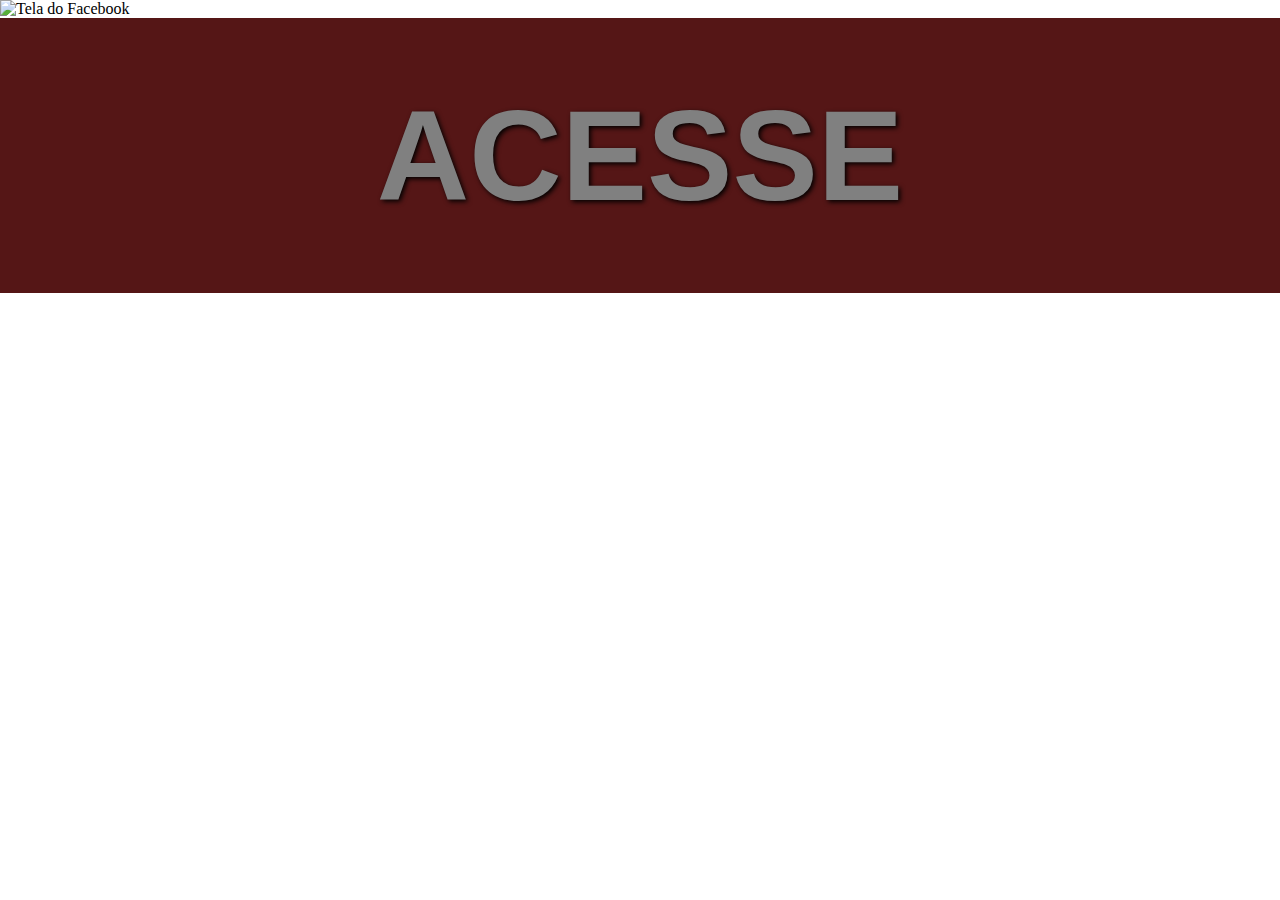
==== telas/tela-facebook.html @ 32218920 "Organizei arquivos" ====
<!DOCTYPE html>
<html lang="pt-br">
<head>
    <meta charset="UTF-8">
    <meta http-equiv="X-UA-Compatible" content="IE=edge">
    <meta name="viewport" content="width=device-width, initial-scale=1.0">
    <style>
        * {
            margin: 0px;
            padding: 0px;
        }

        ::-webkit-scrollbar {
            display: none;
        }

        a {
            display: block;
            width: auto;
            text-align: center;
            font-family: Arial, Helvetica, sans-serif;
            font-weight: bolder;
            font-size: 10vw;
            color: hsl(0, 0%, 50%);
            background-color: hsl(0, 59%, 21%);
            padding: 5vw;
            text-shadow: 2px 2px 5px black;
            text-decoration: none;
        }

        a:hover {
            color: hsl(0, 0%, 100%);
            background-color: hsl(0, 59%, 41%);

        }


    </style>
    <title>Facebook</title>
</head>
<body>
    <img src="imagens/tela-facebook.jpg" alt="Tela do Facebook" style="width: 100%; height: 100%;">
        <a href="https://www.facebook.com/" target="_blank">
            ACESSE
        </a>
    </div>
</body>
</html>
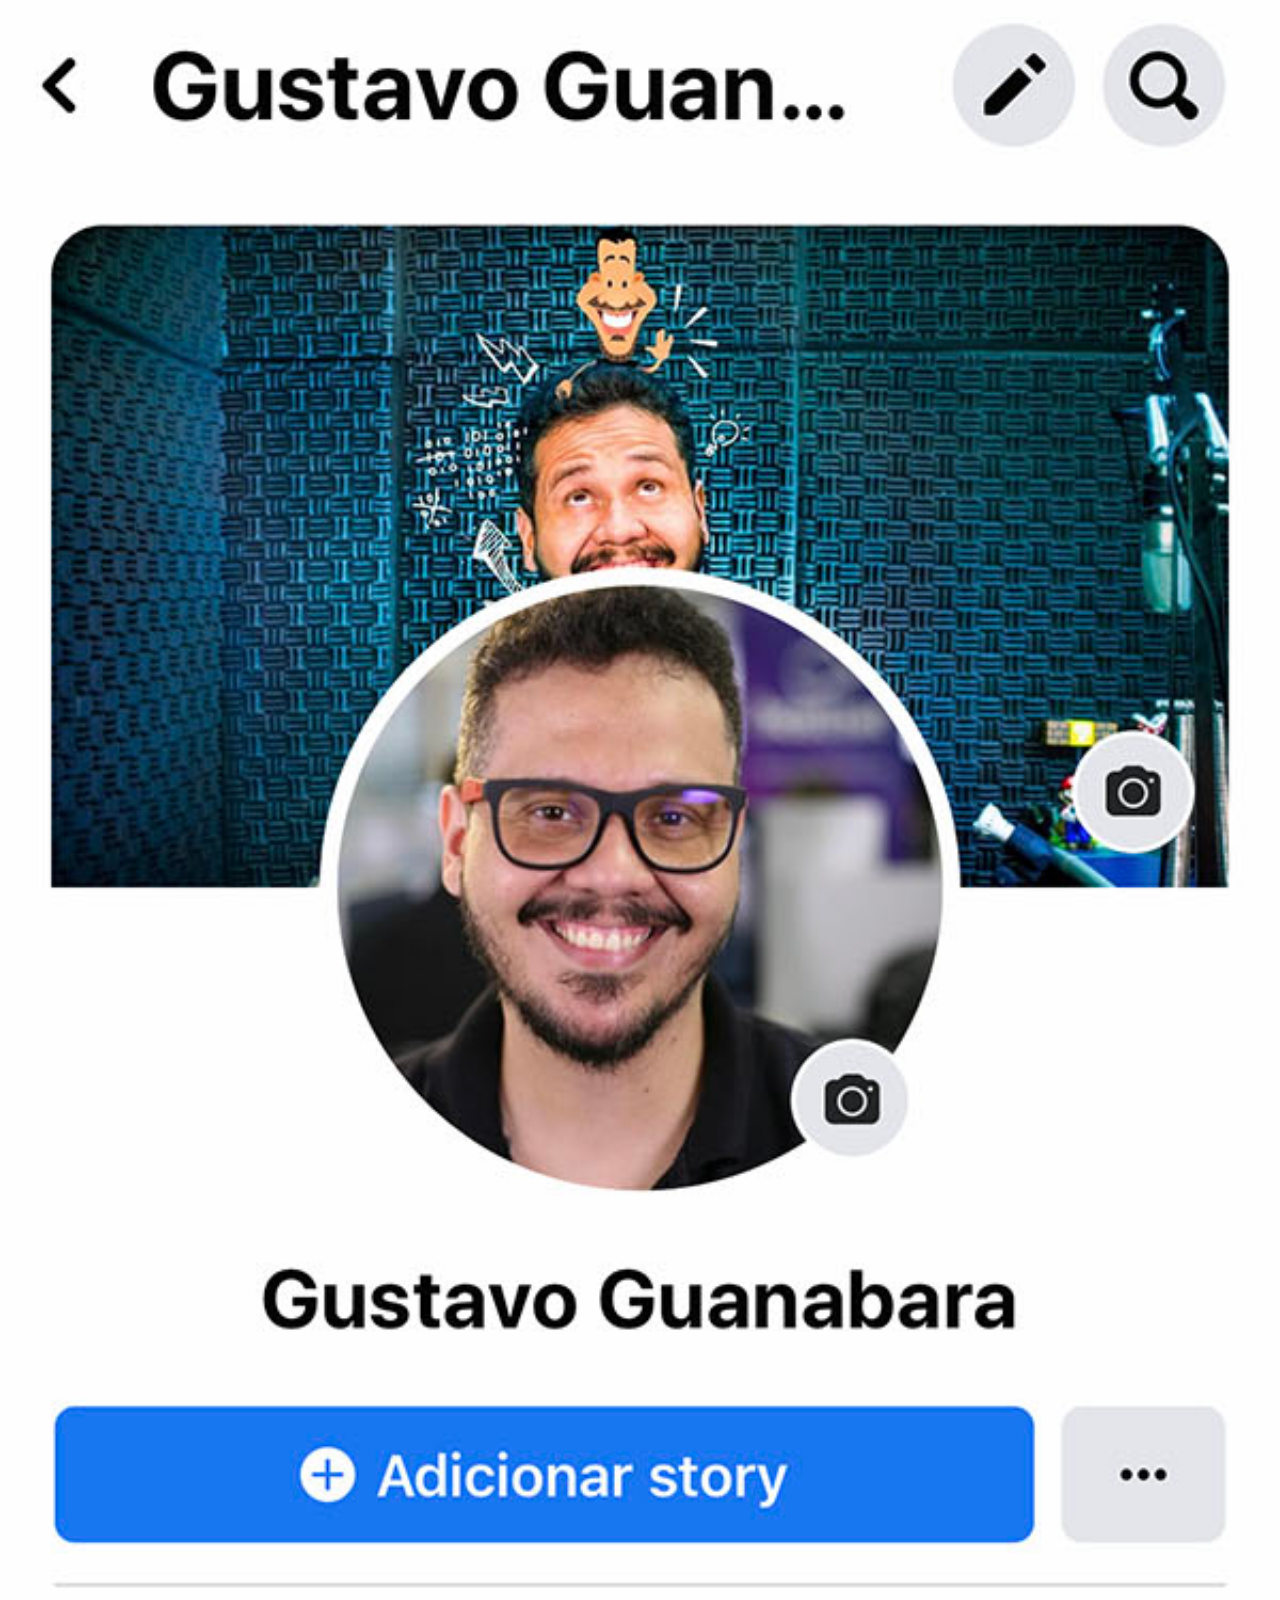
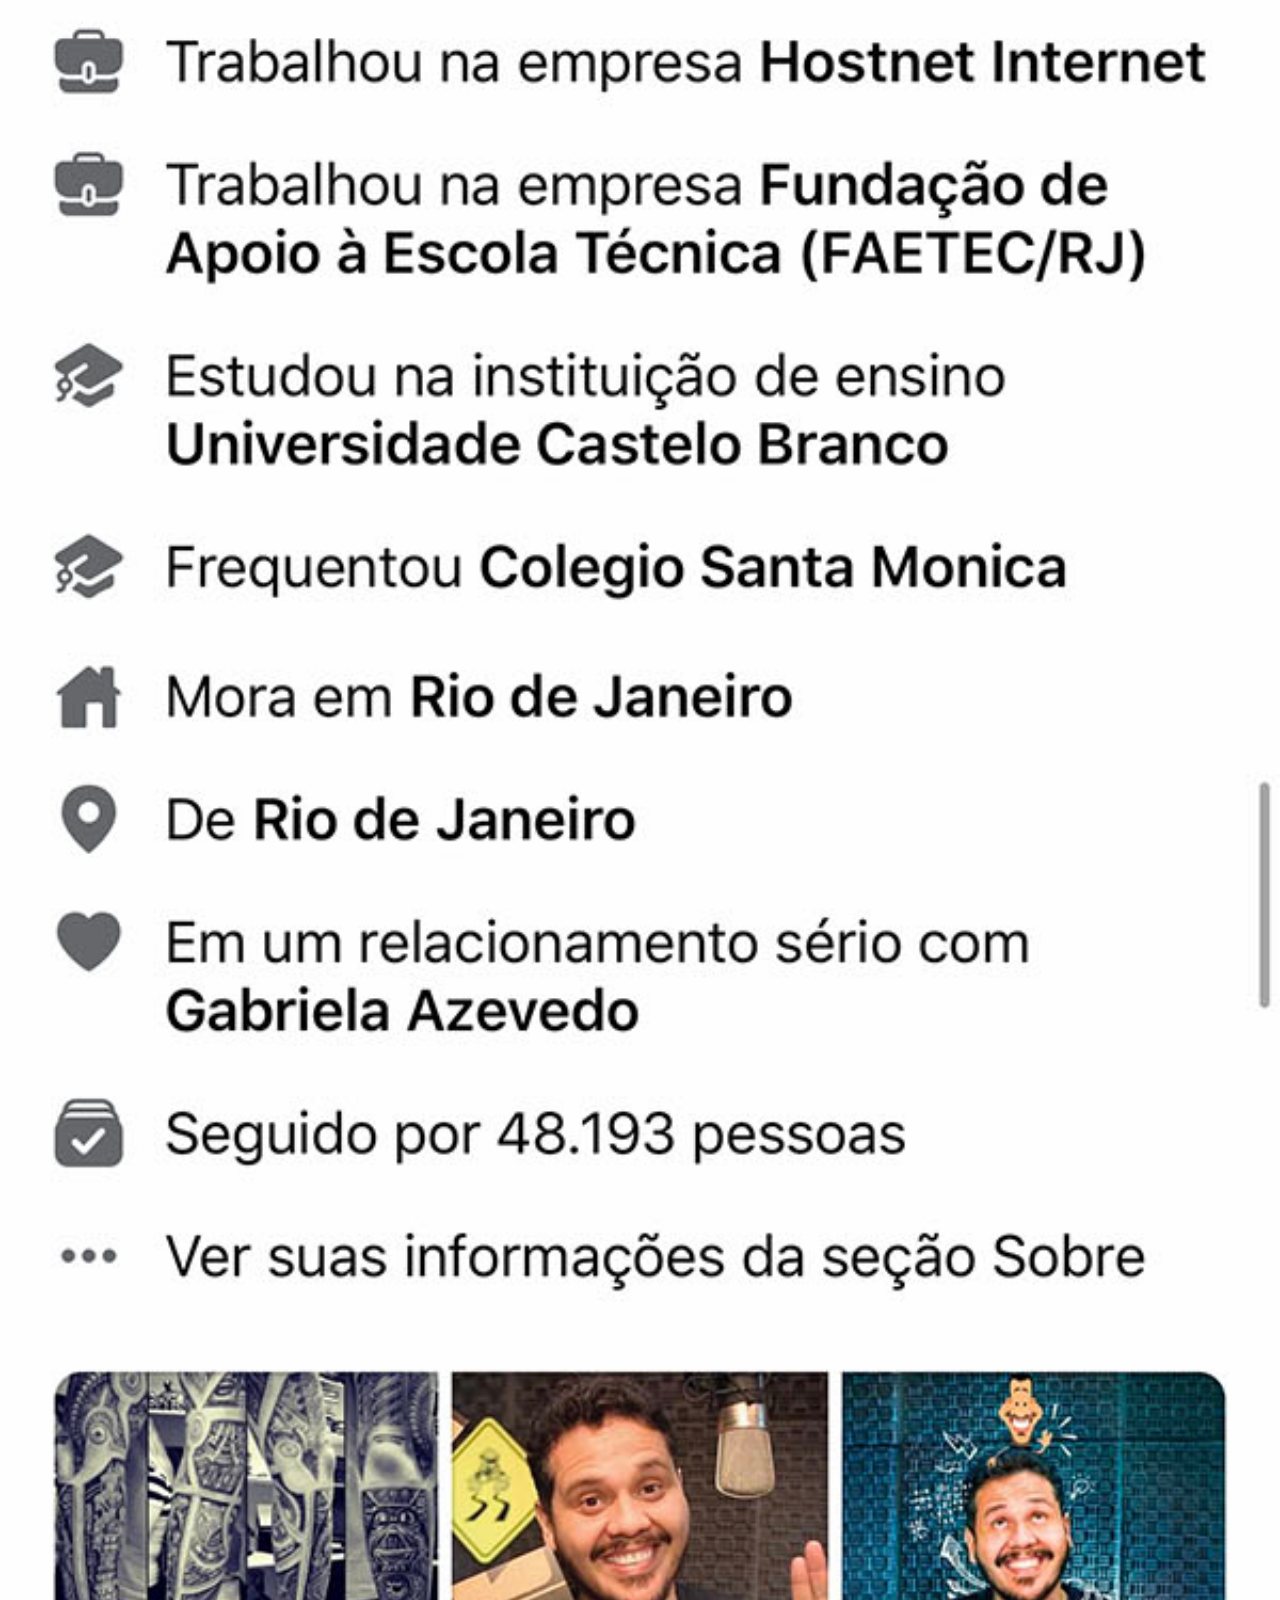
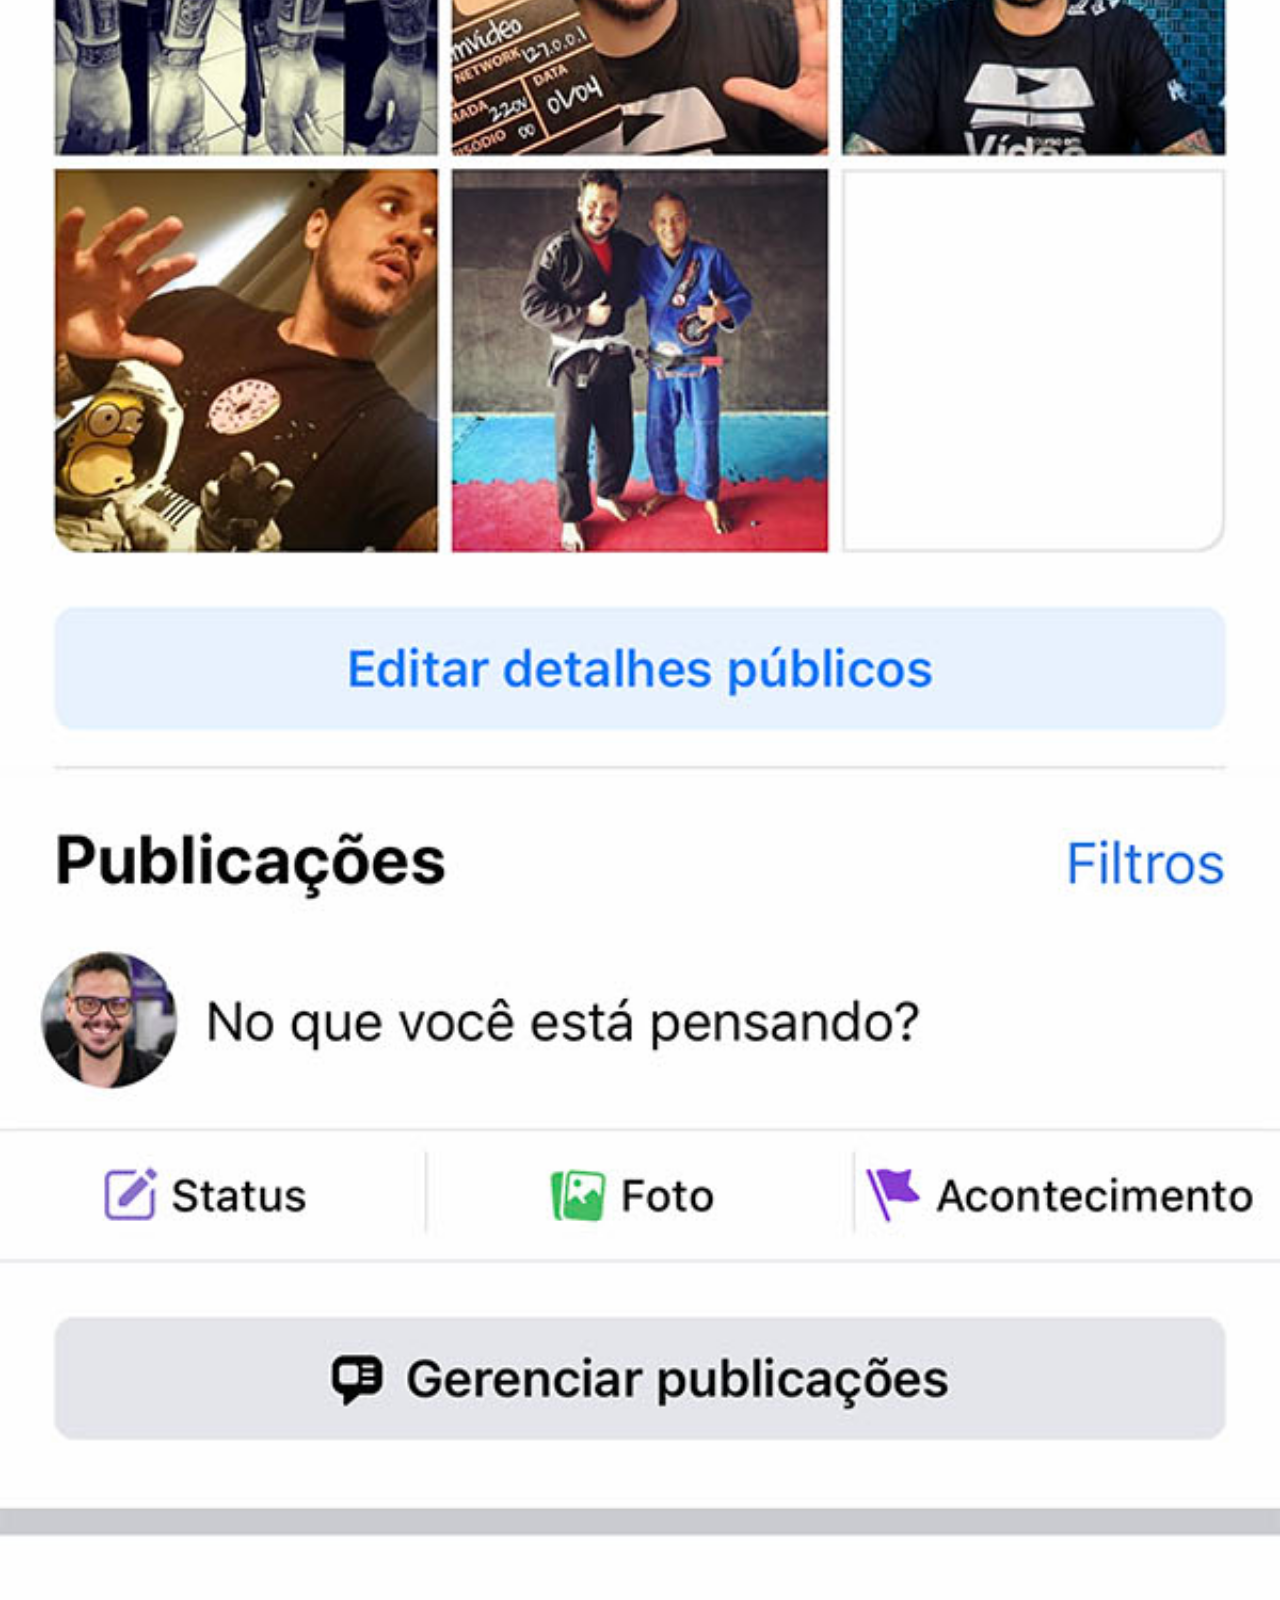
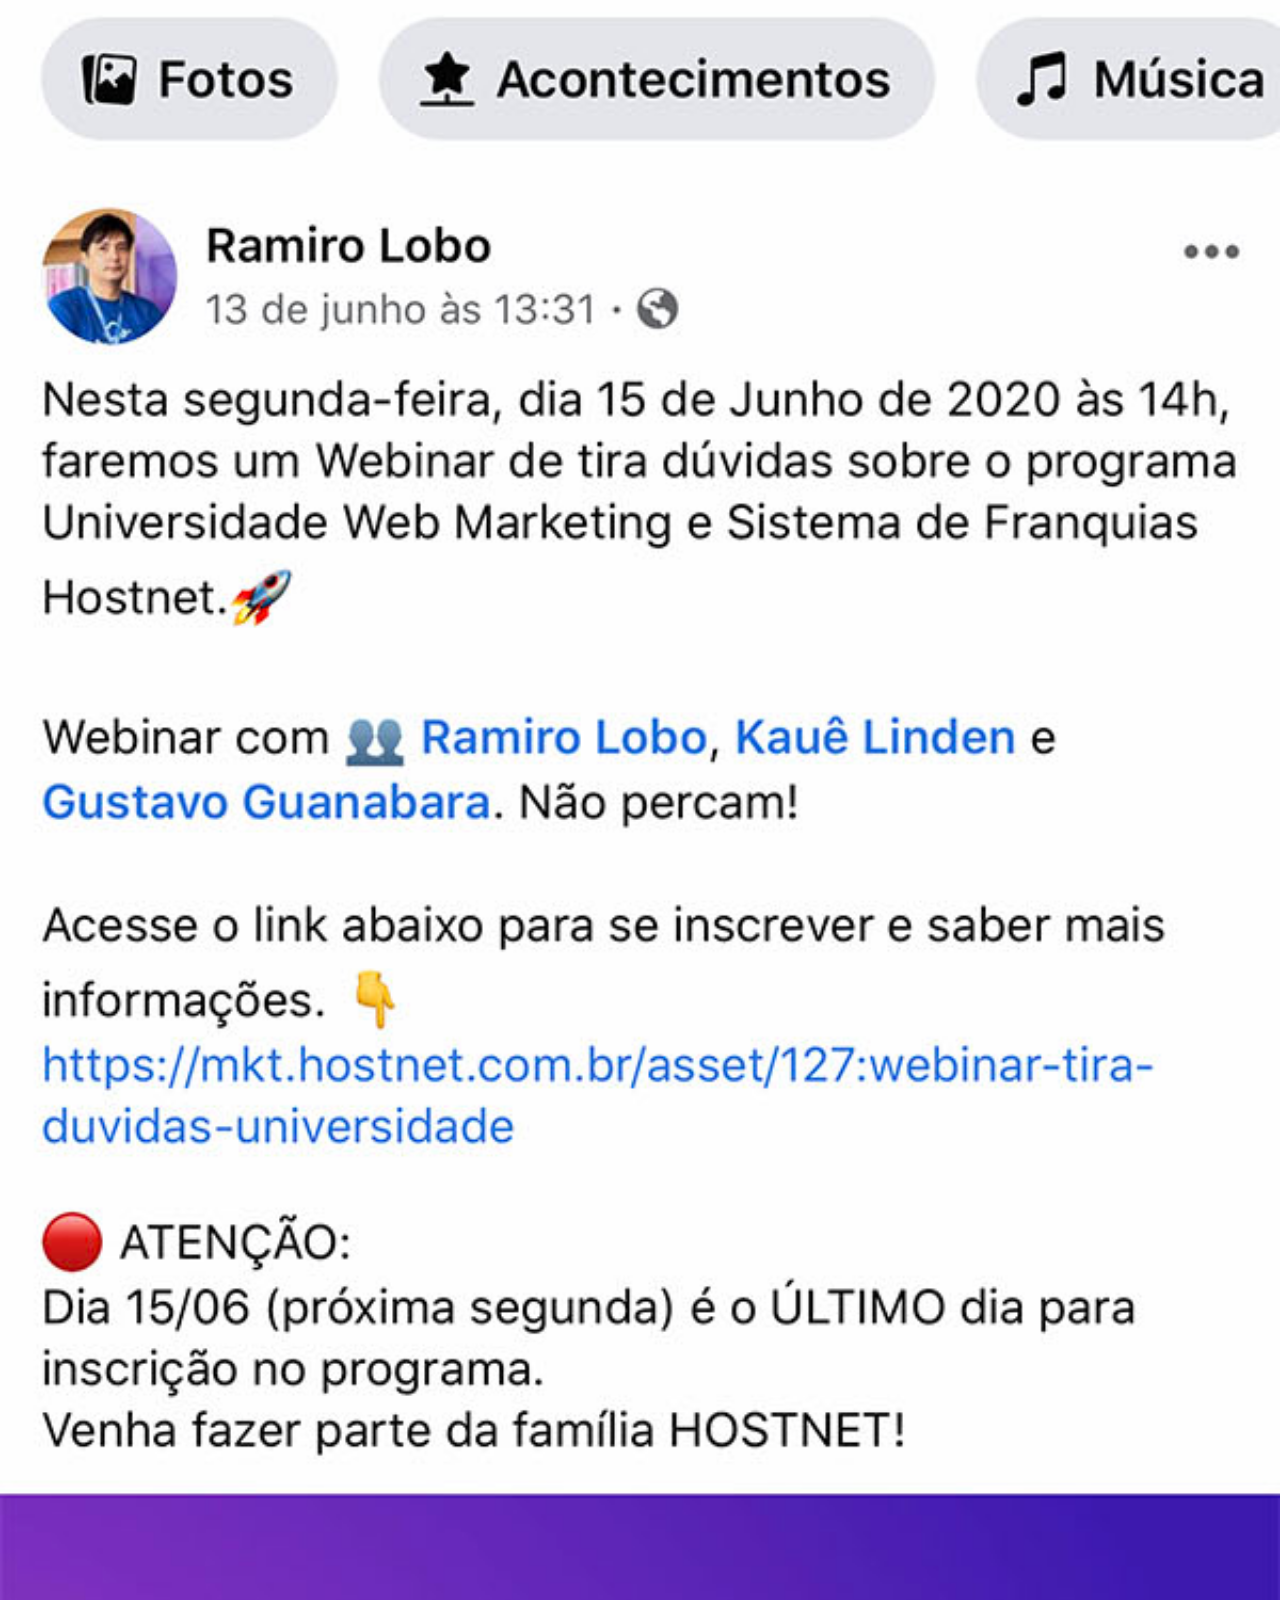
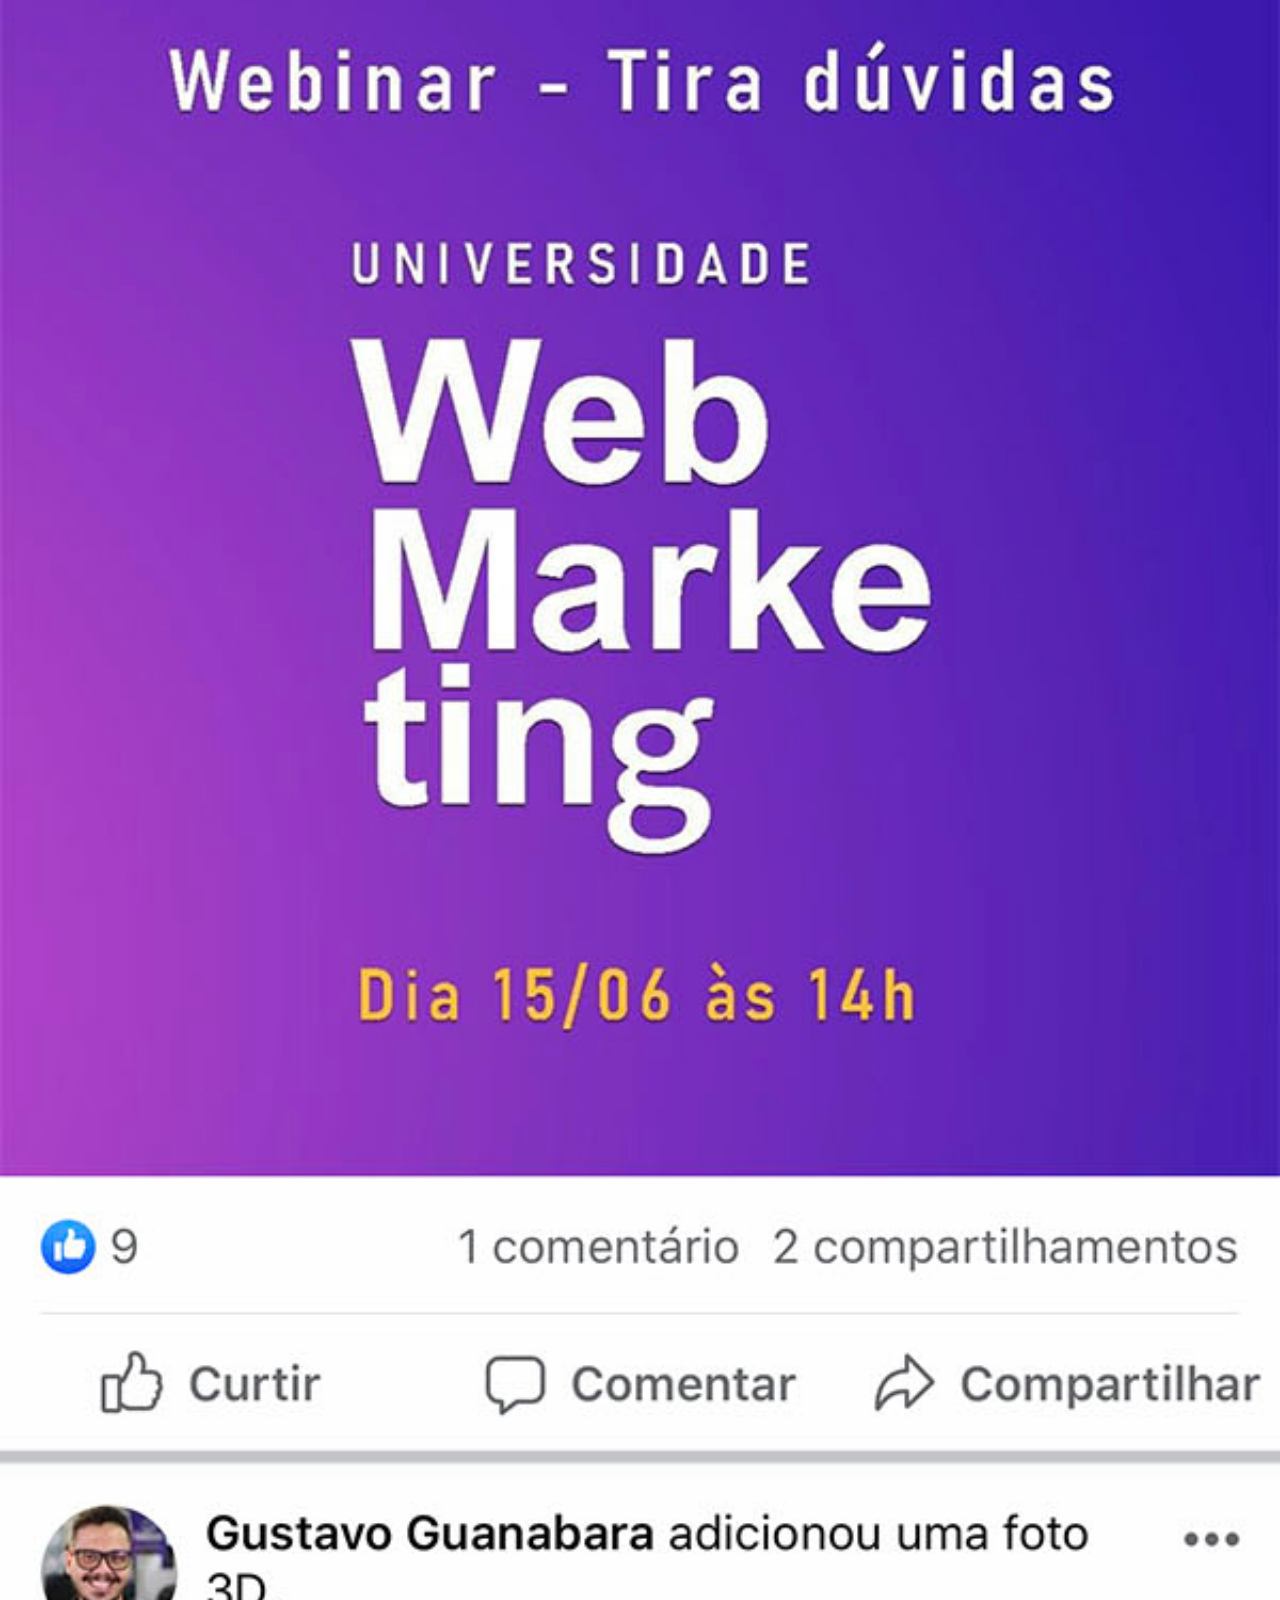
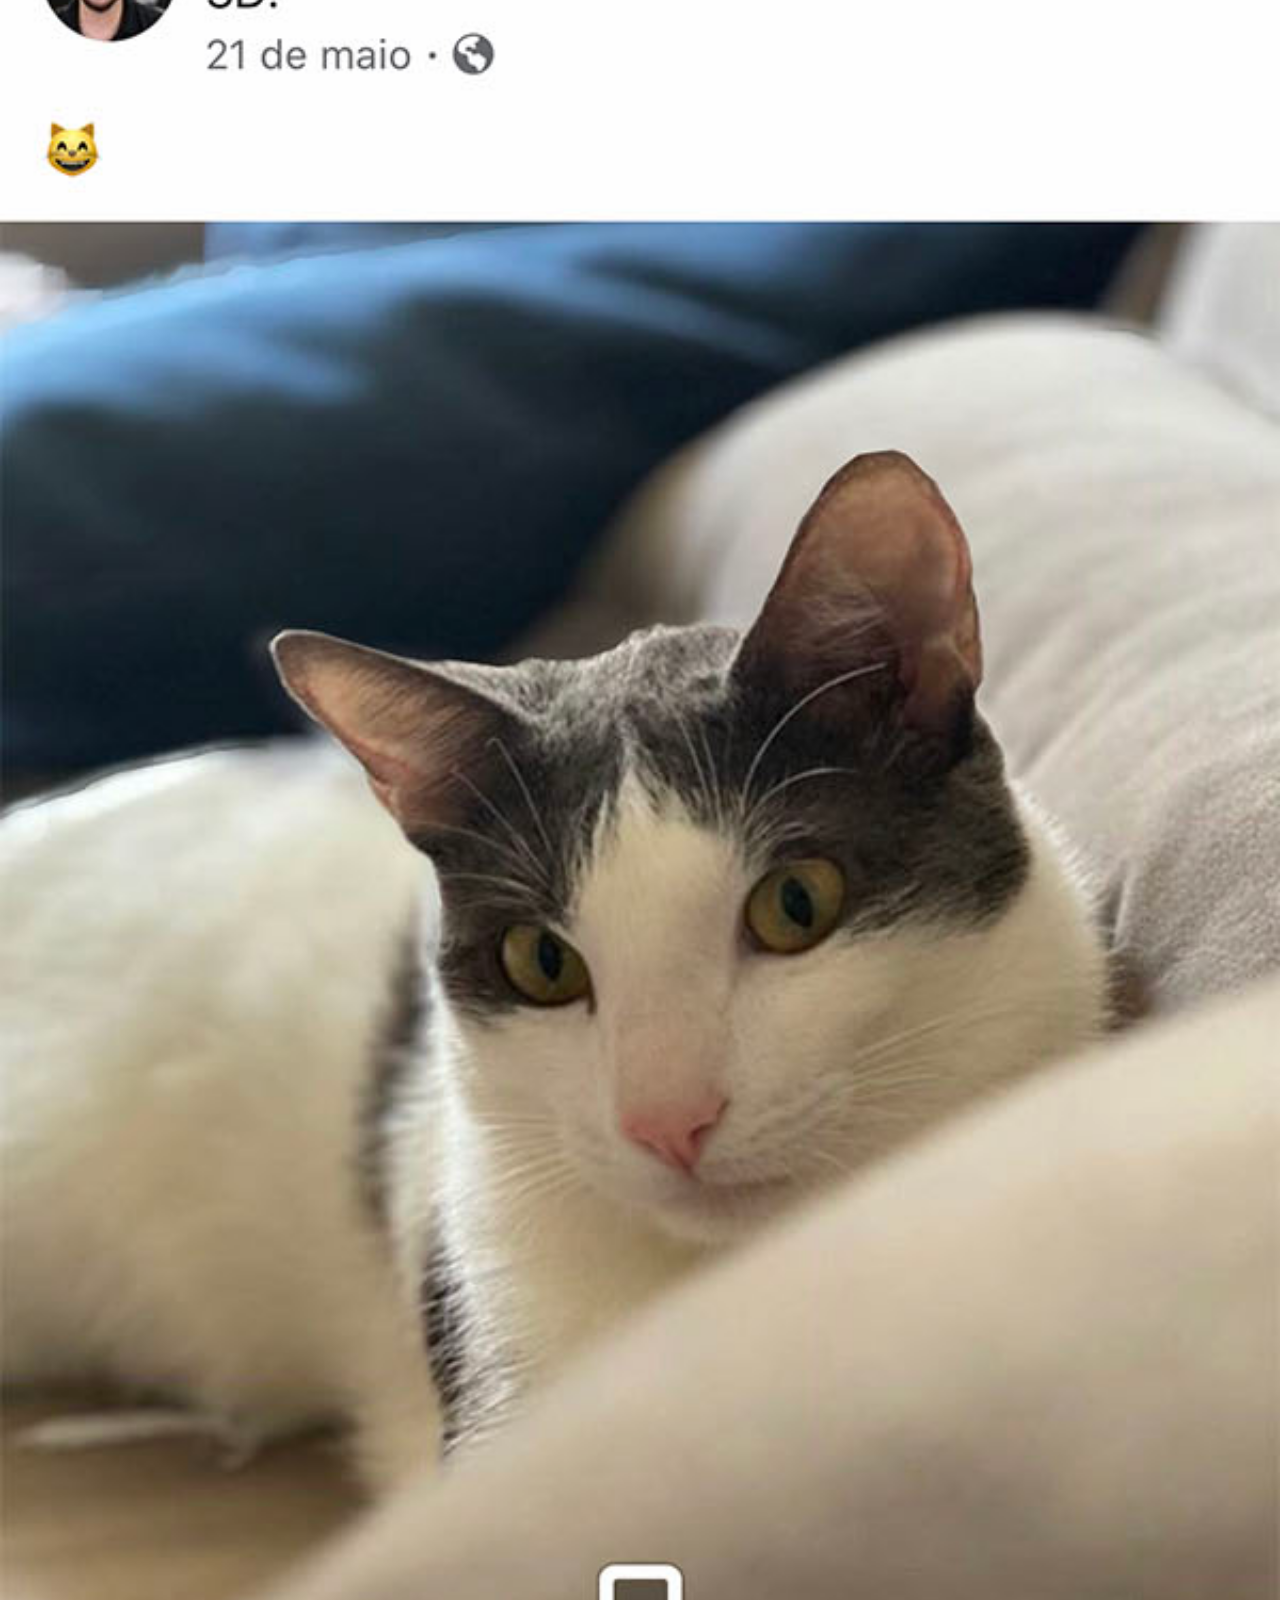
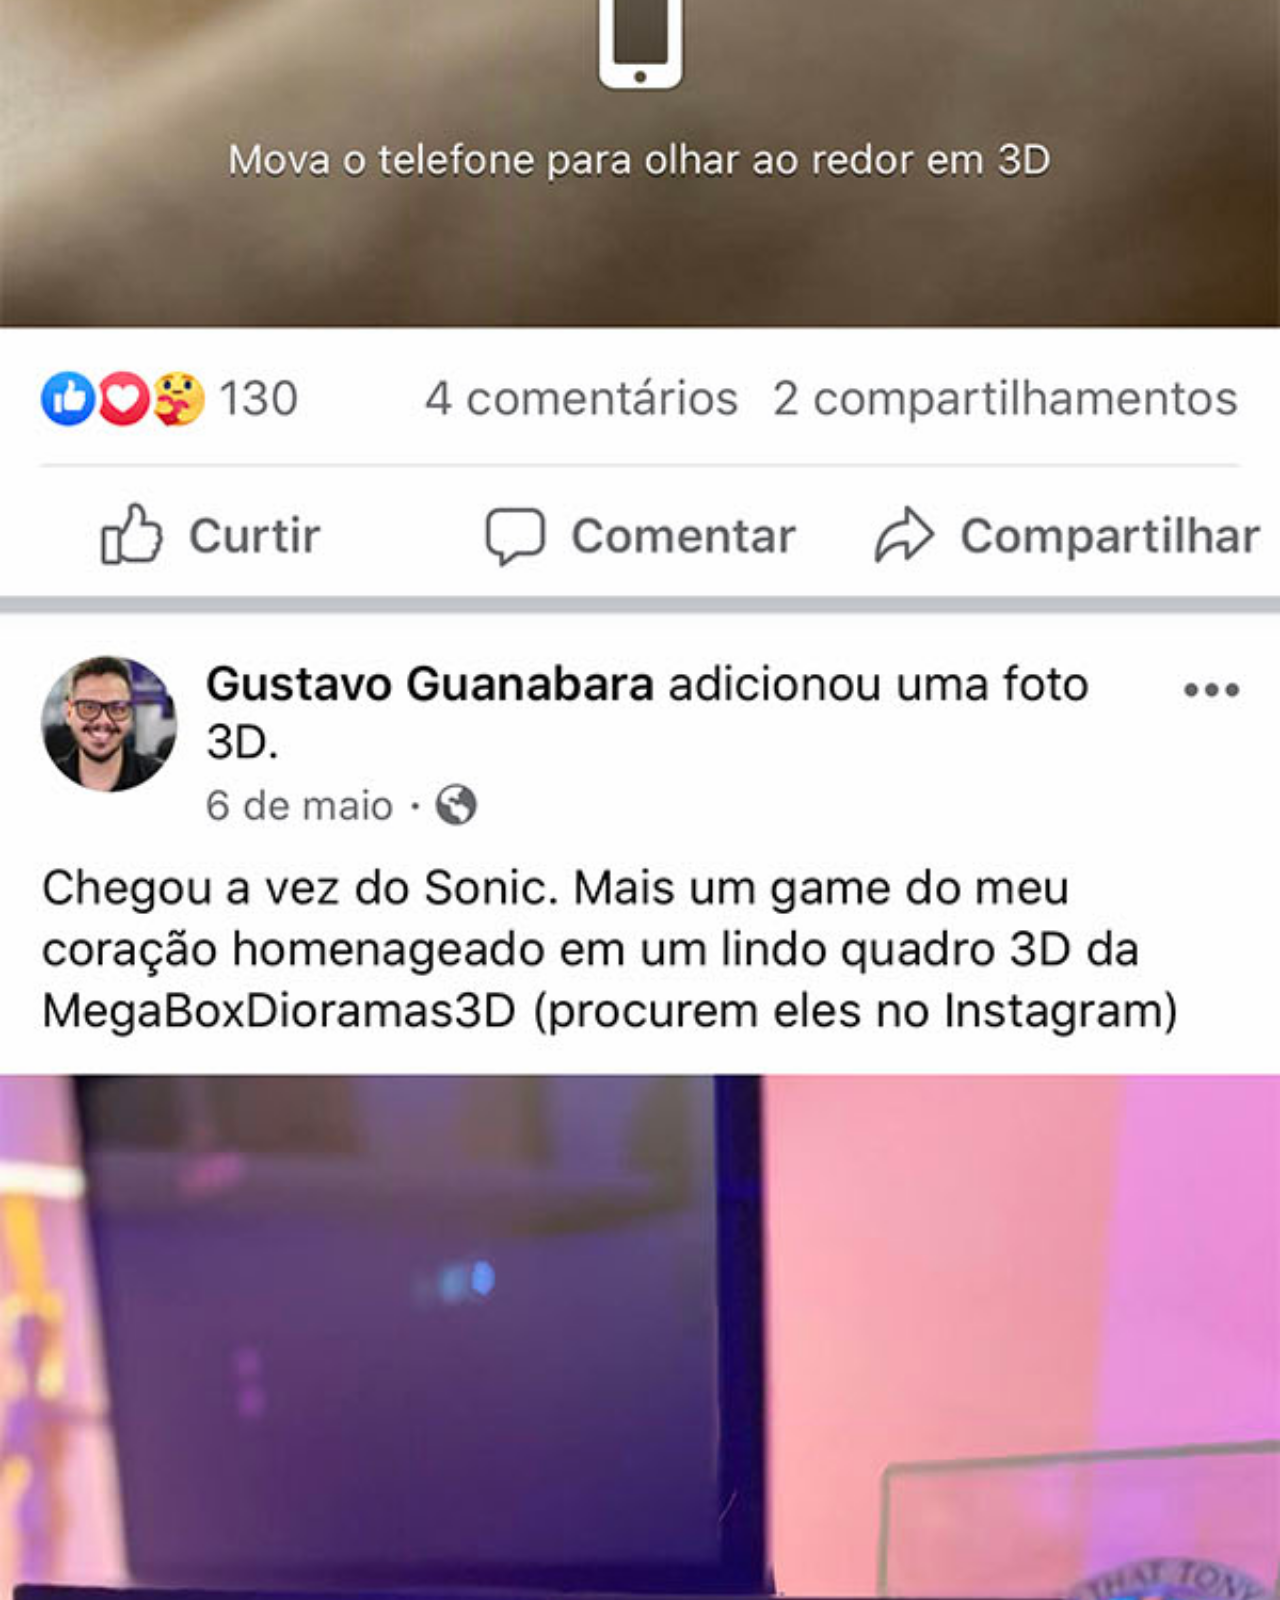
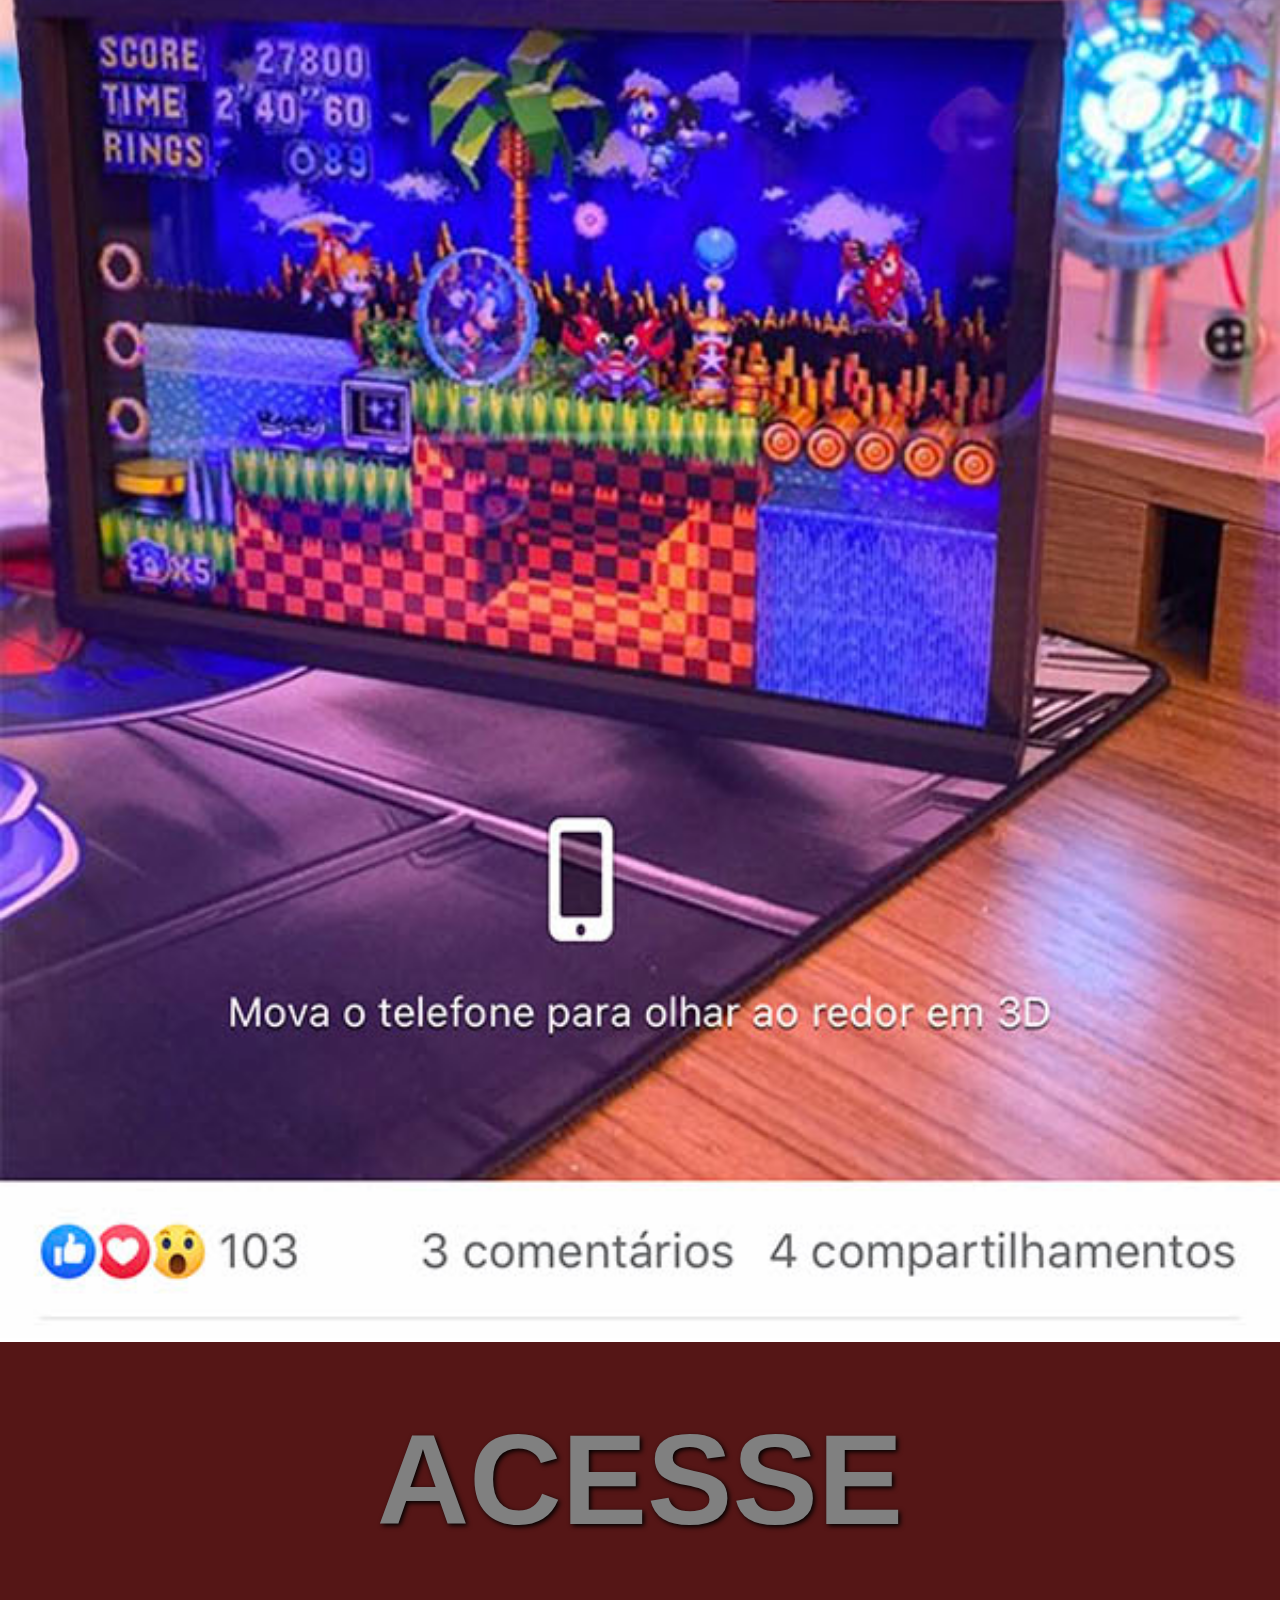
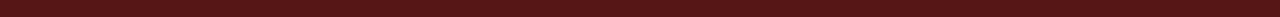
==== commit 8474a2f9: "Ajustei diretórios" ====
--- a/telas/tela-facebook.html
+++ b/telas/tela-facebook.html
@@ -39,7 +39,7 @@
     <title>Facebook</title>
 </head>
 <body>
-    <img src="imagens/tela-facebook.jpg" alt="Tela do Facebook" style="width: 100%; height: 100%;">
+    <img src="../imagens/tela-facebook.jpg" alt="Tela do Facebook" style="width: 100%; height: 100%;">
         <a href="https://www.facebook.com/" target="_blank">
             ACESSE
         </a>
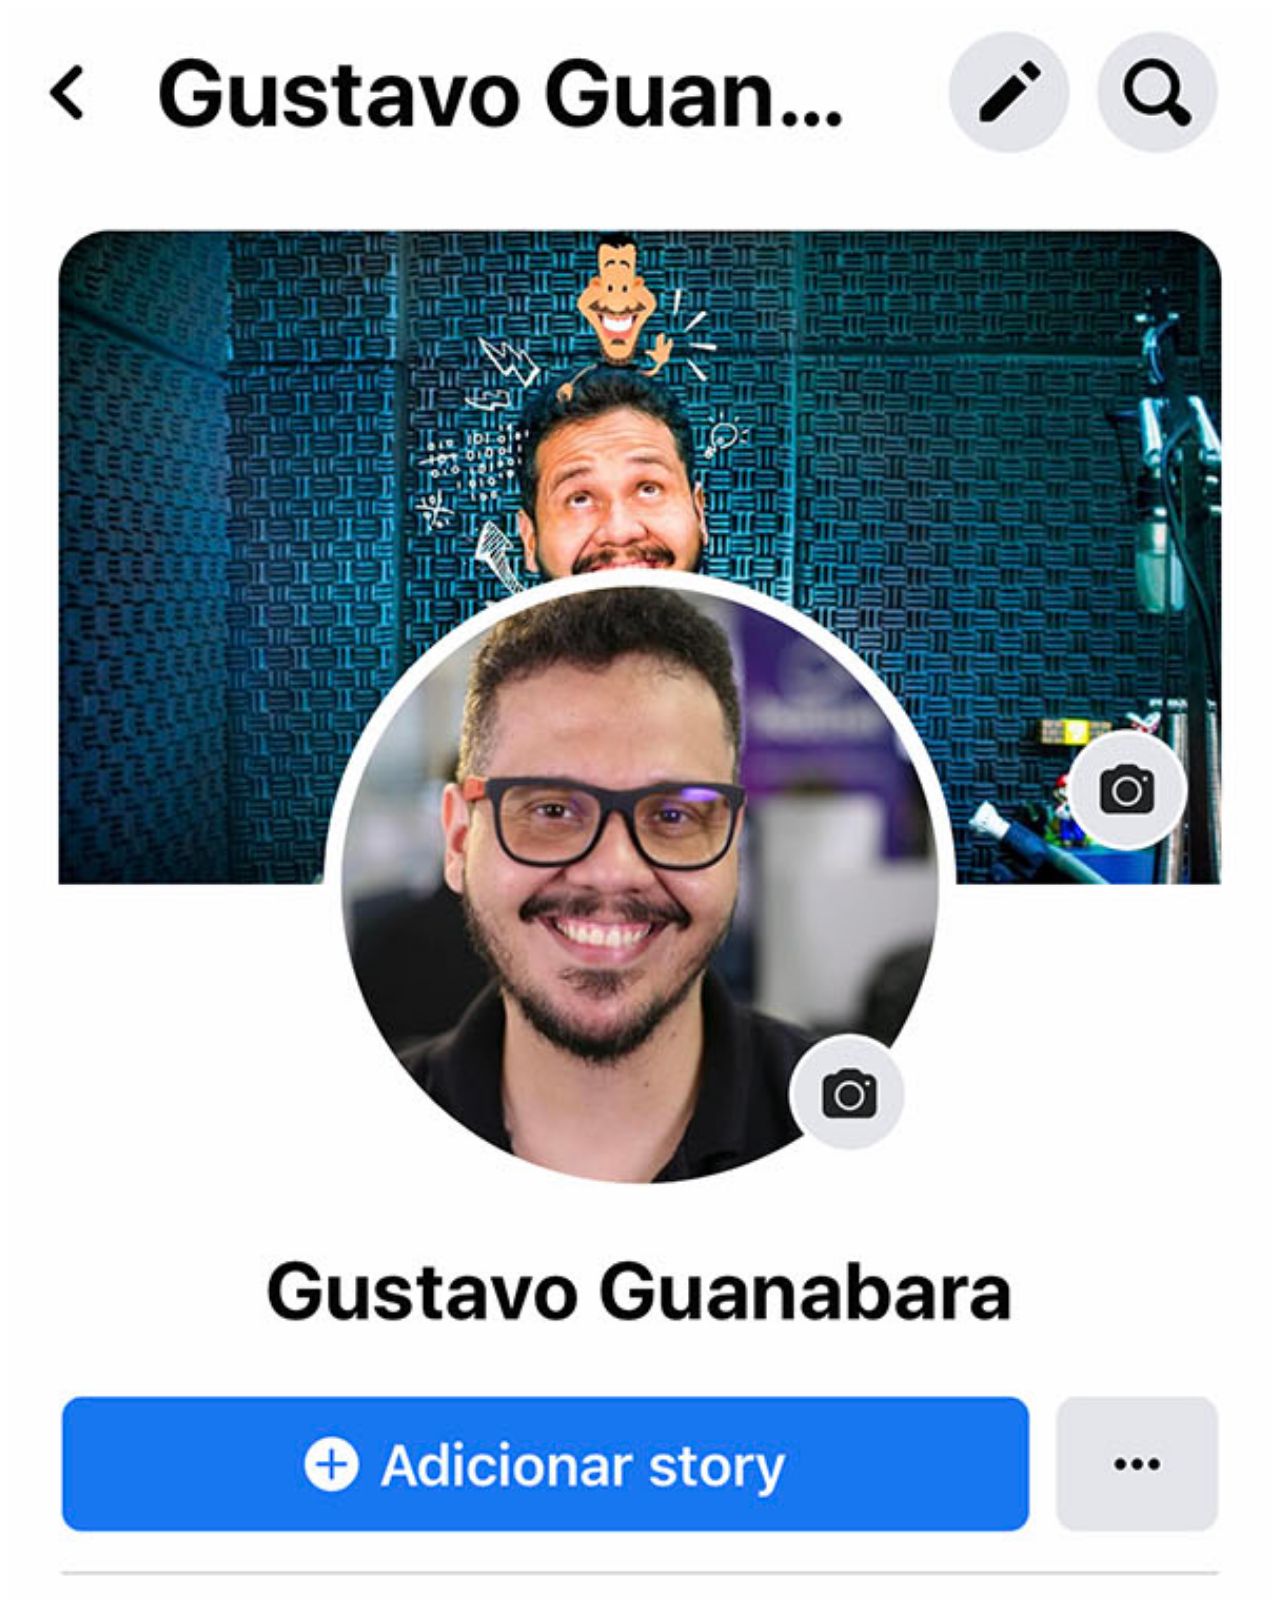
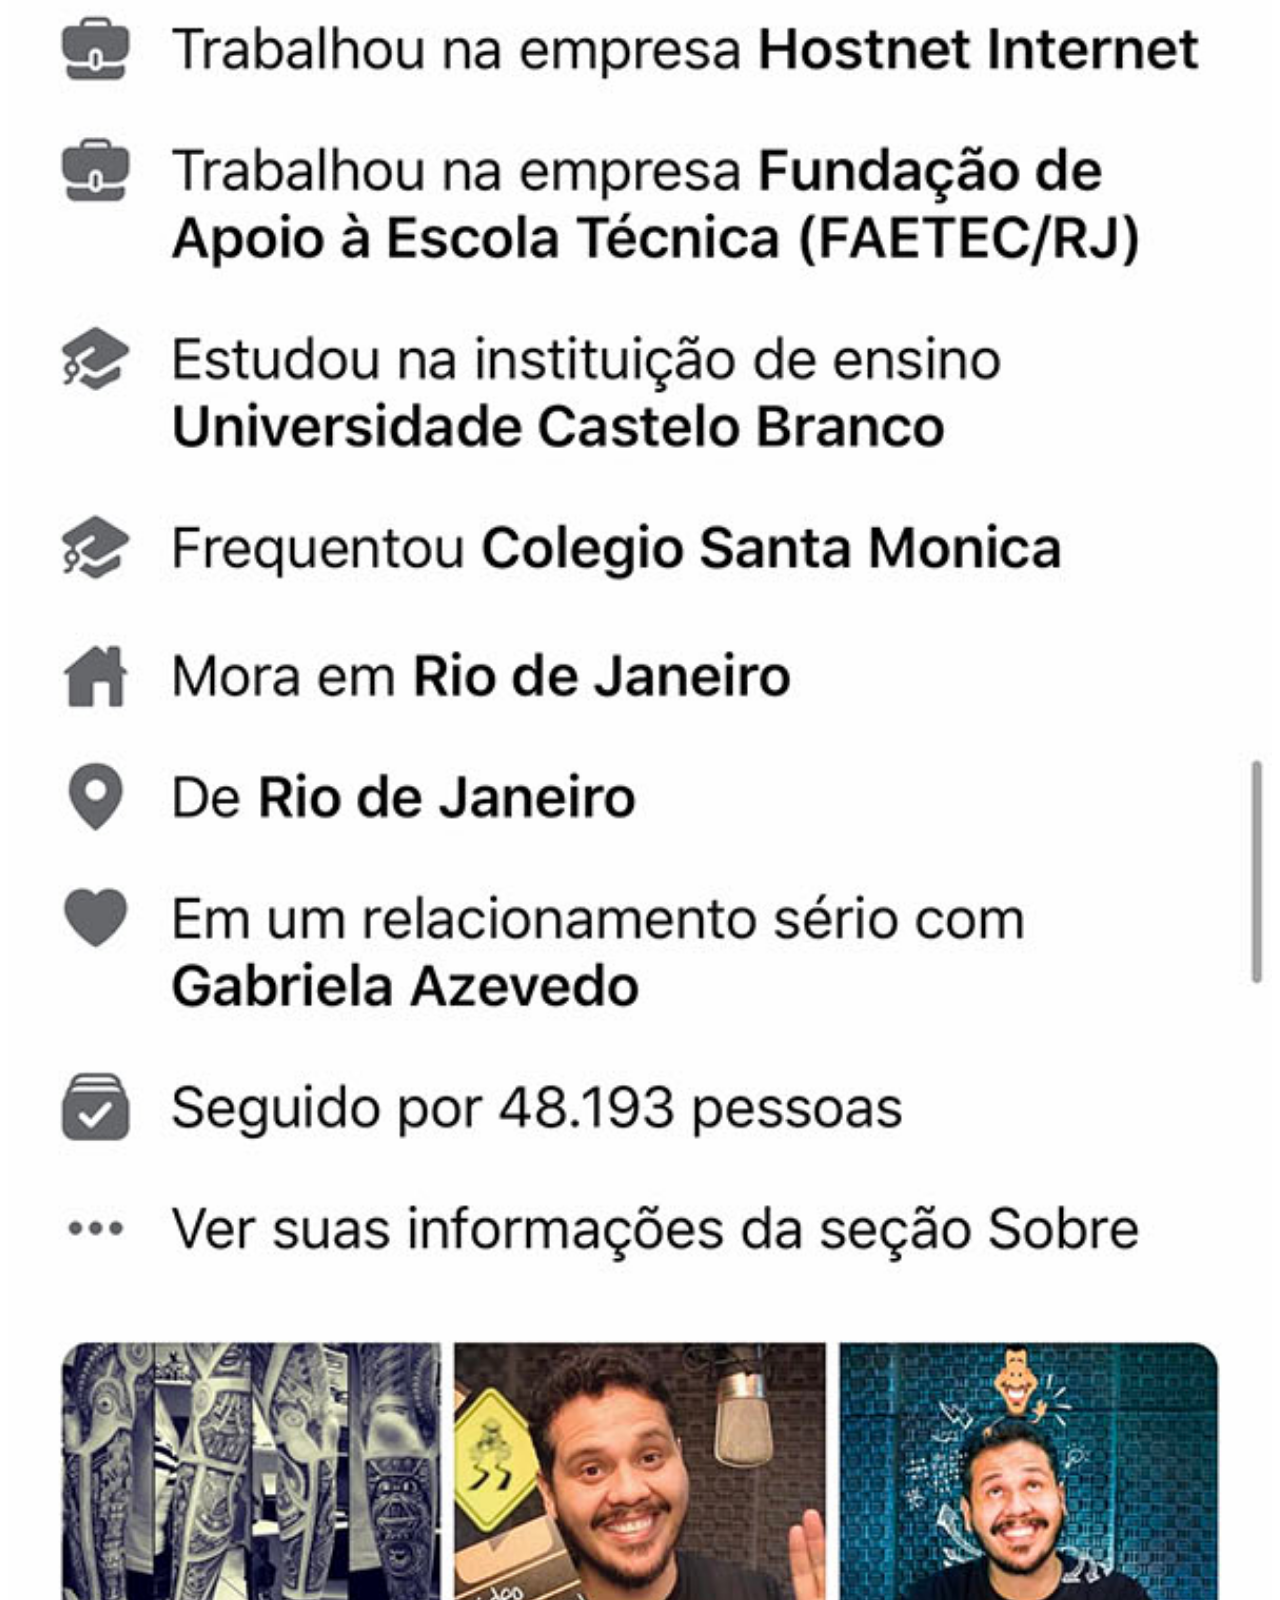
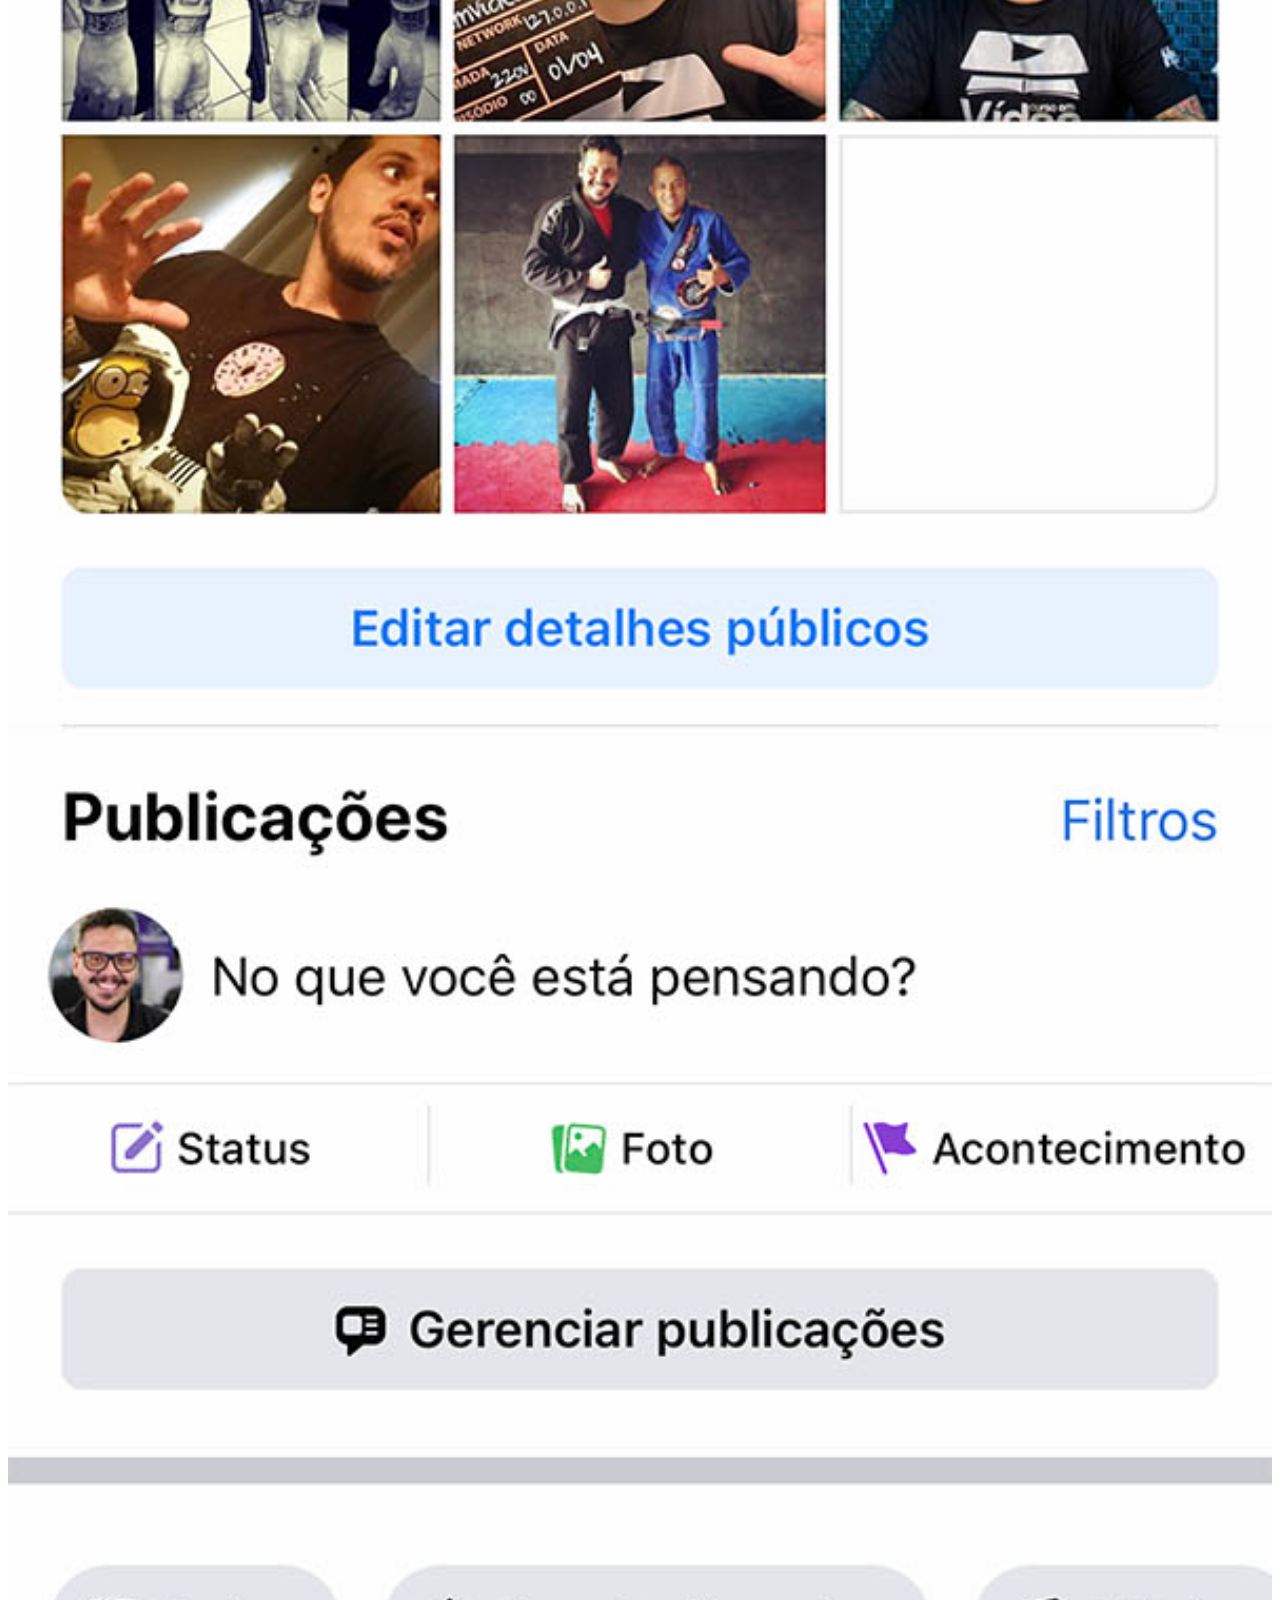
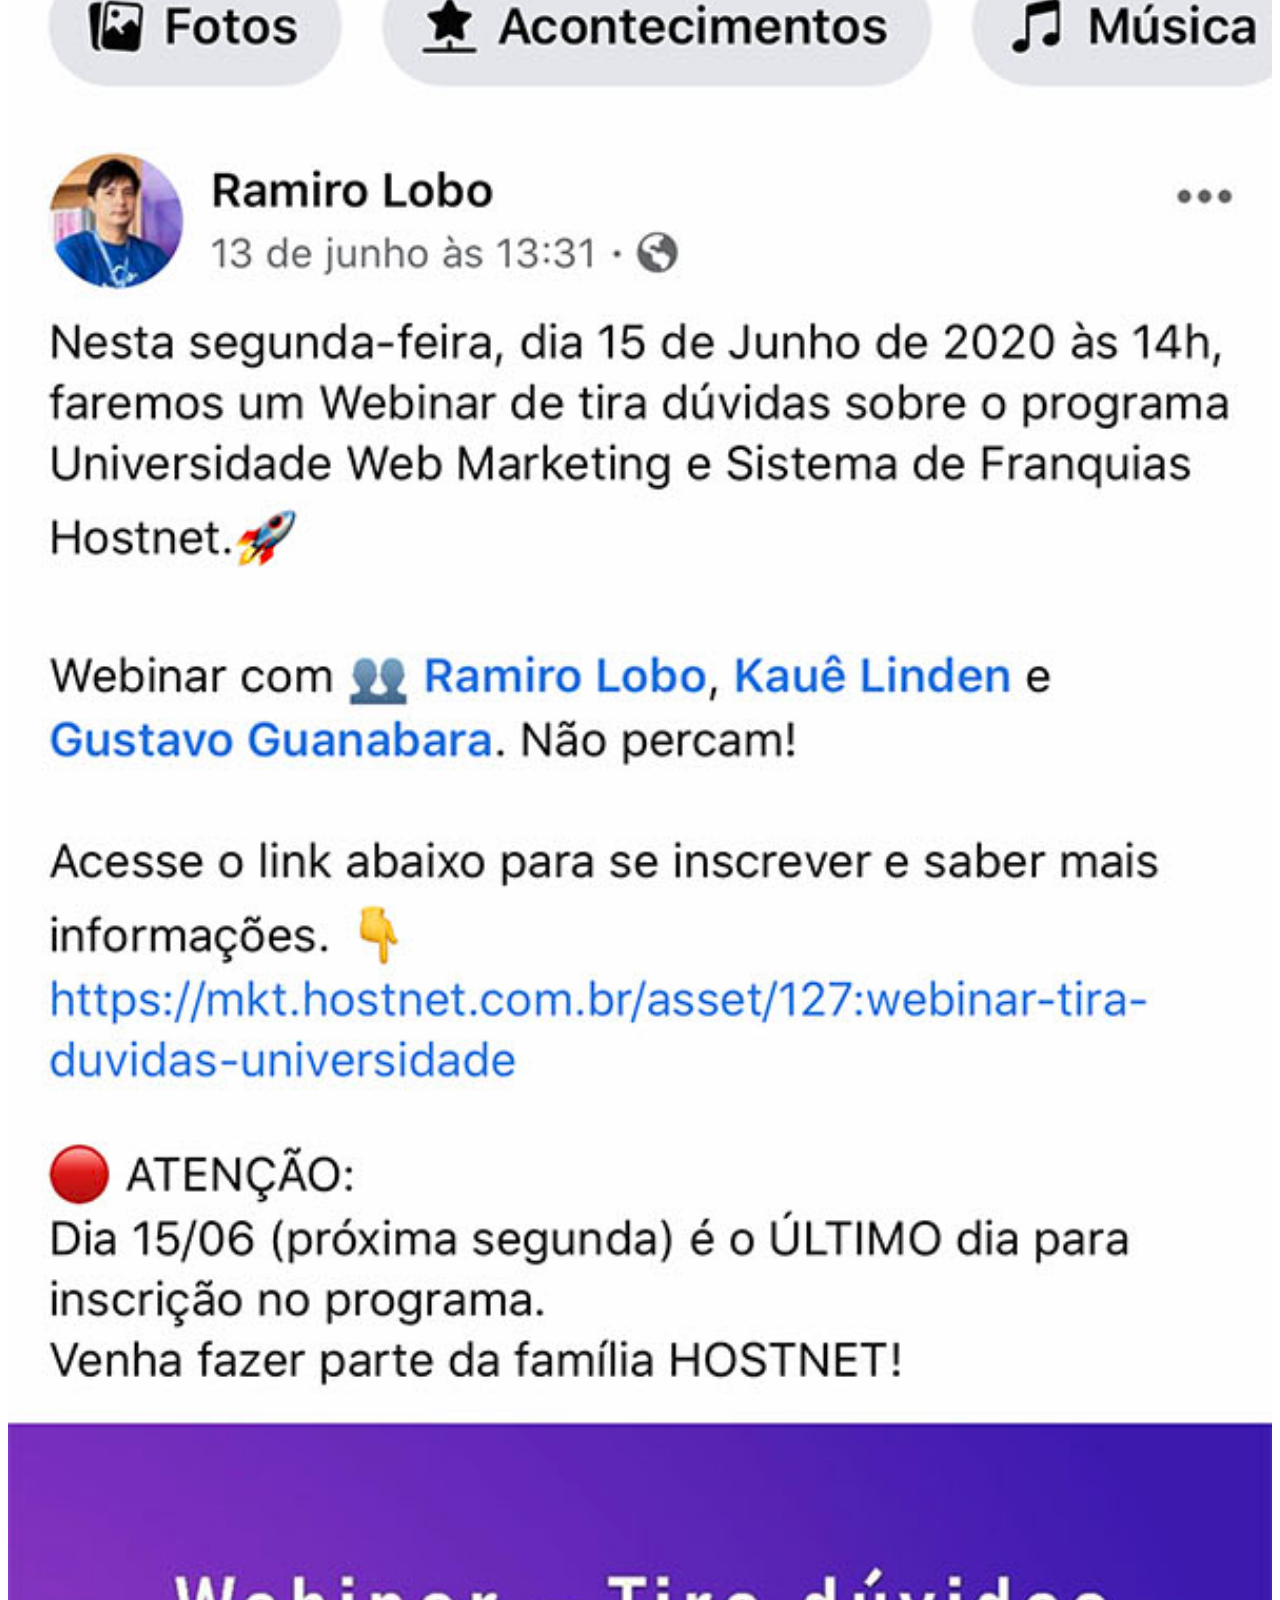
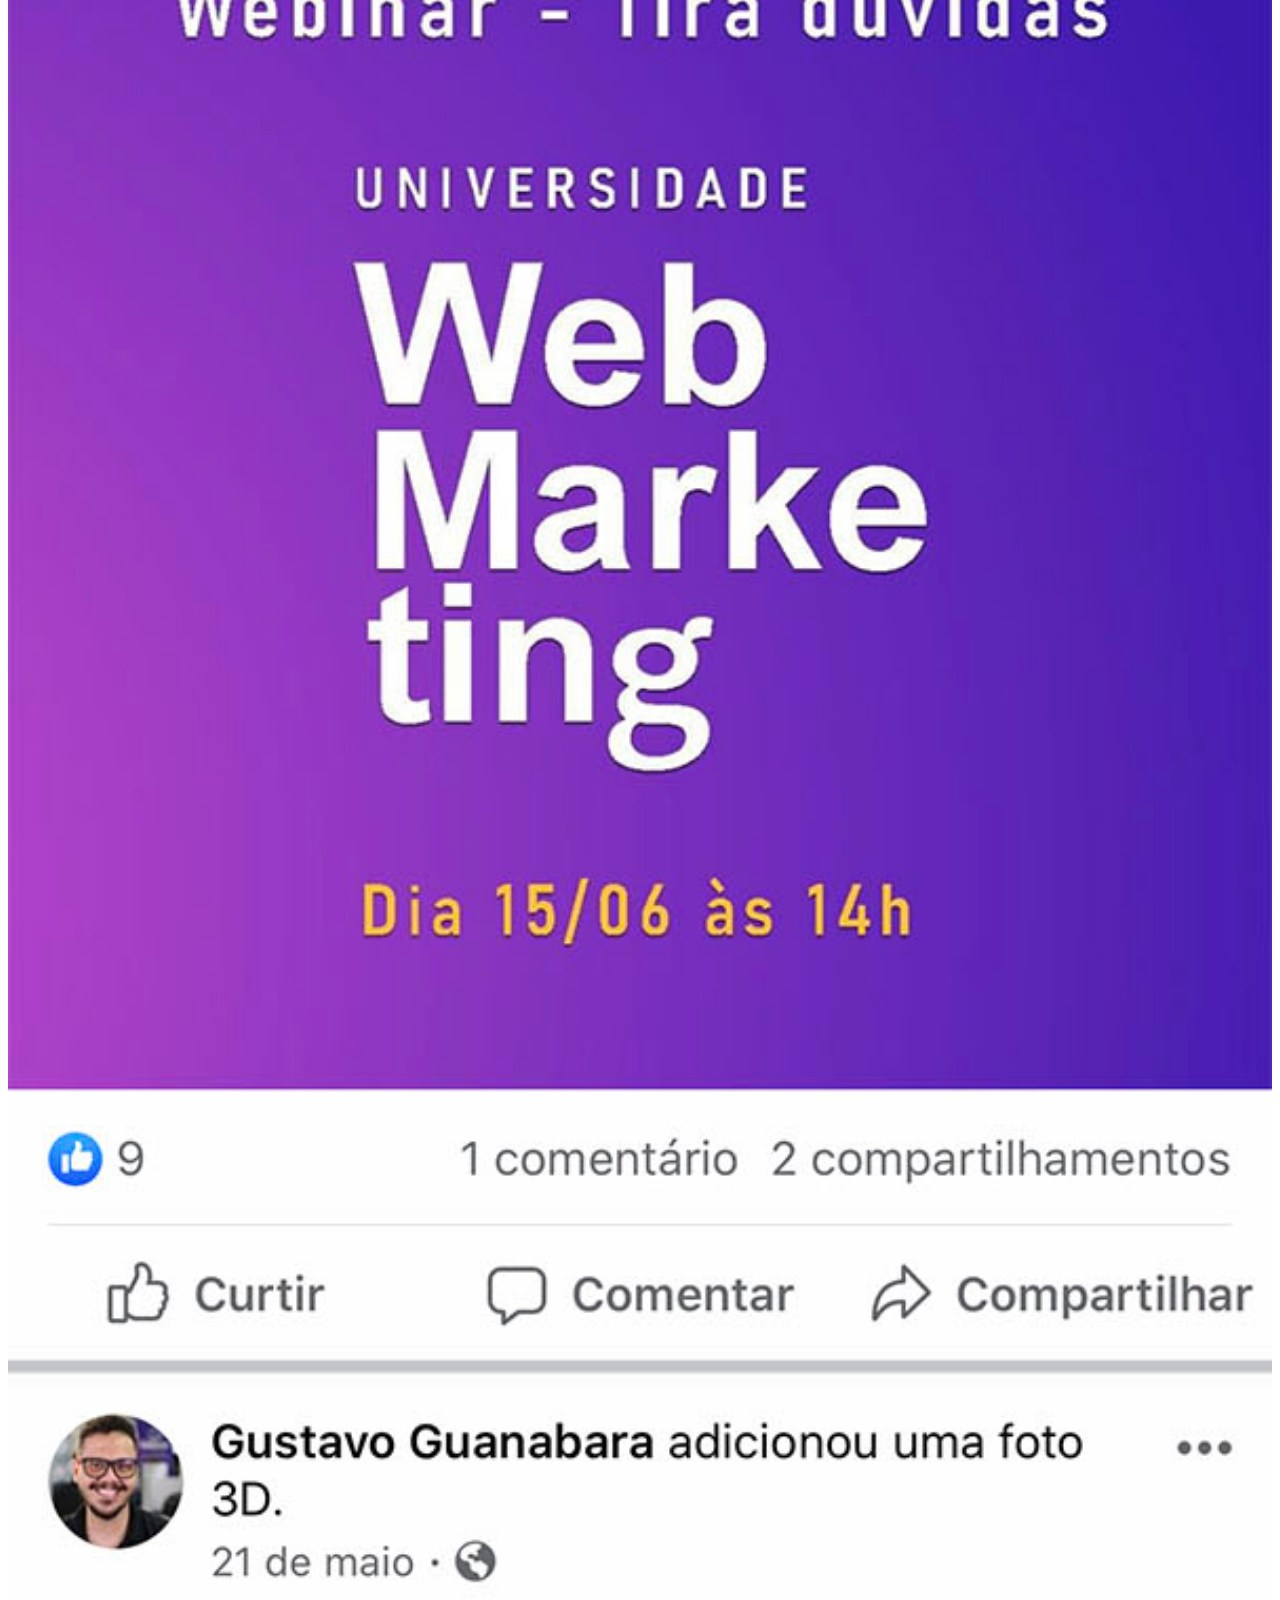
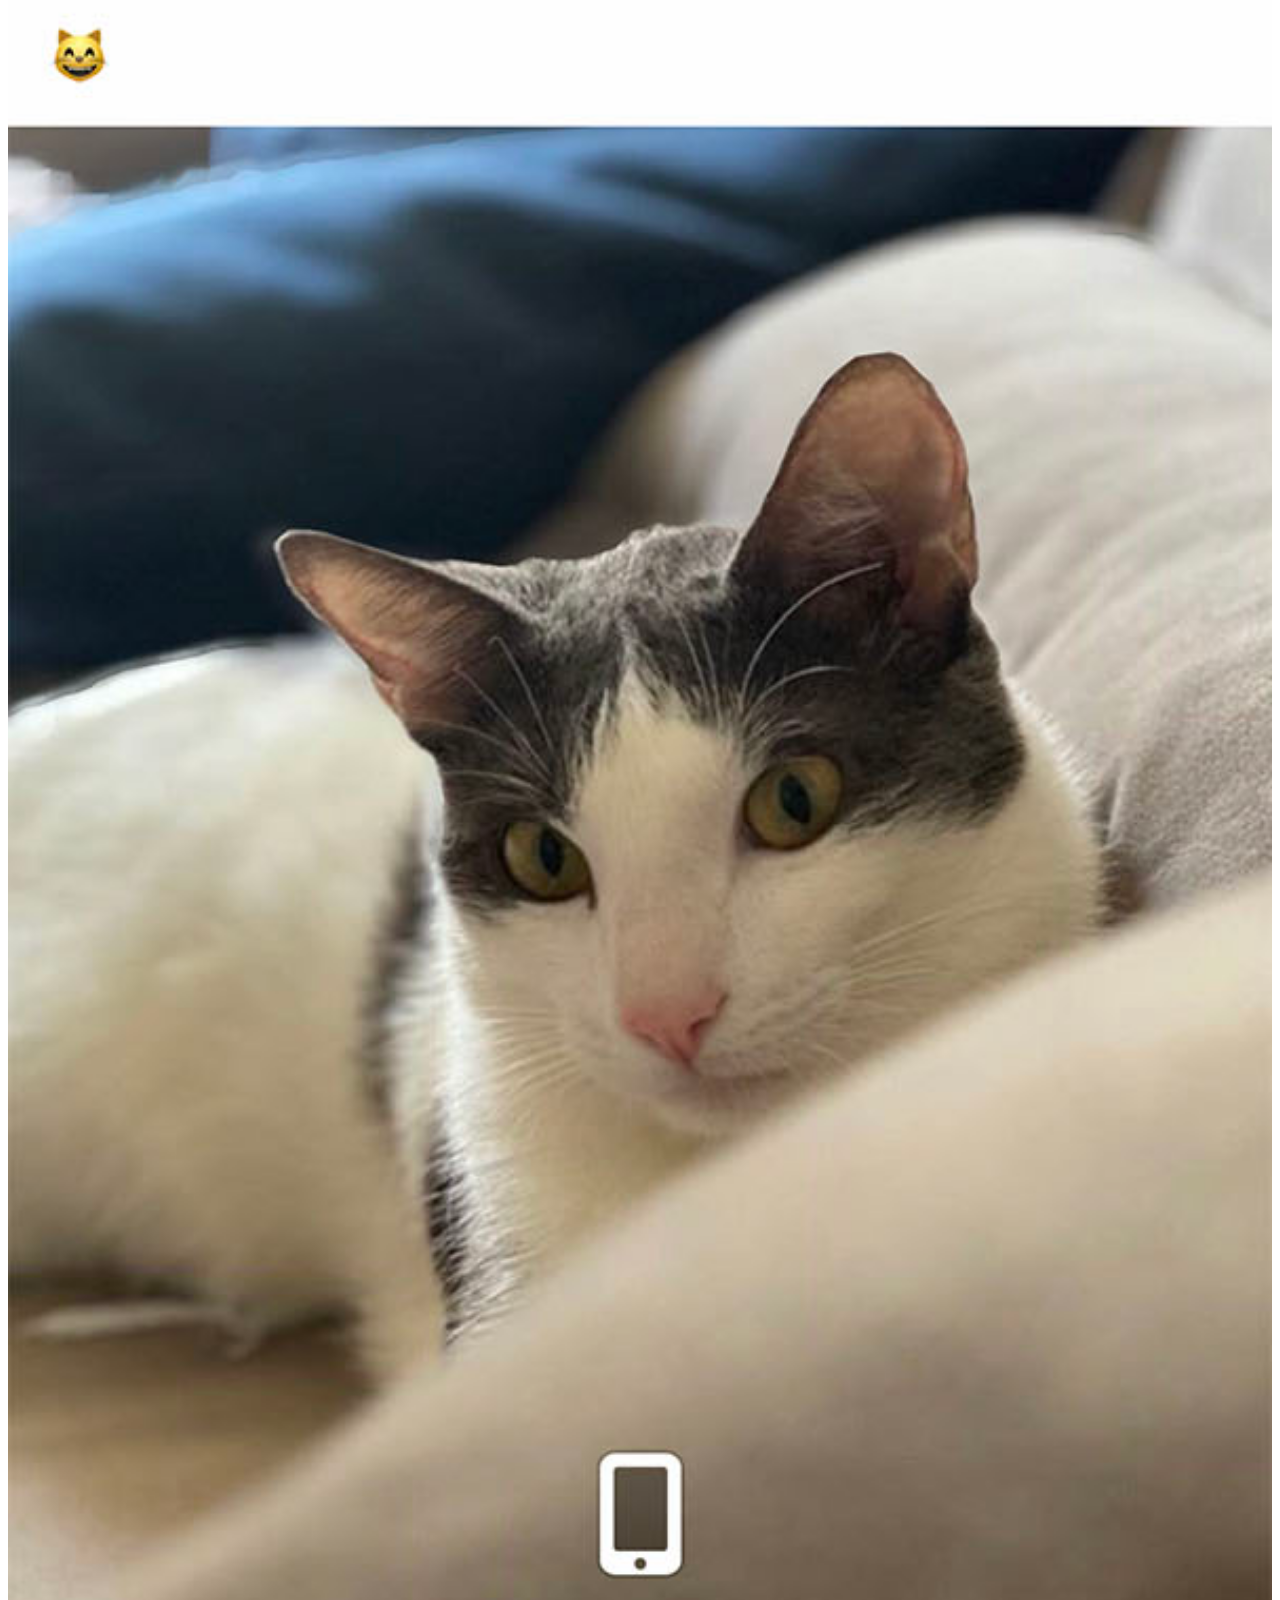
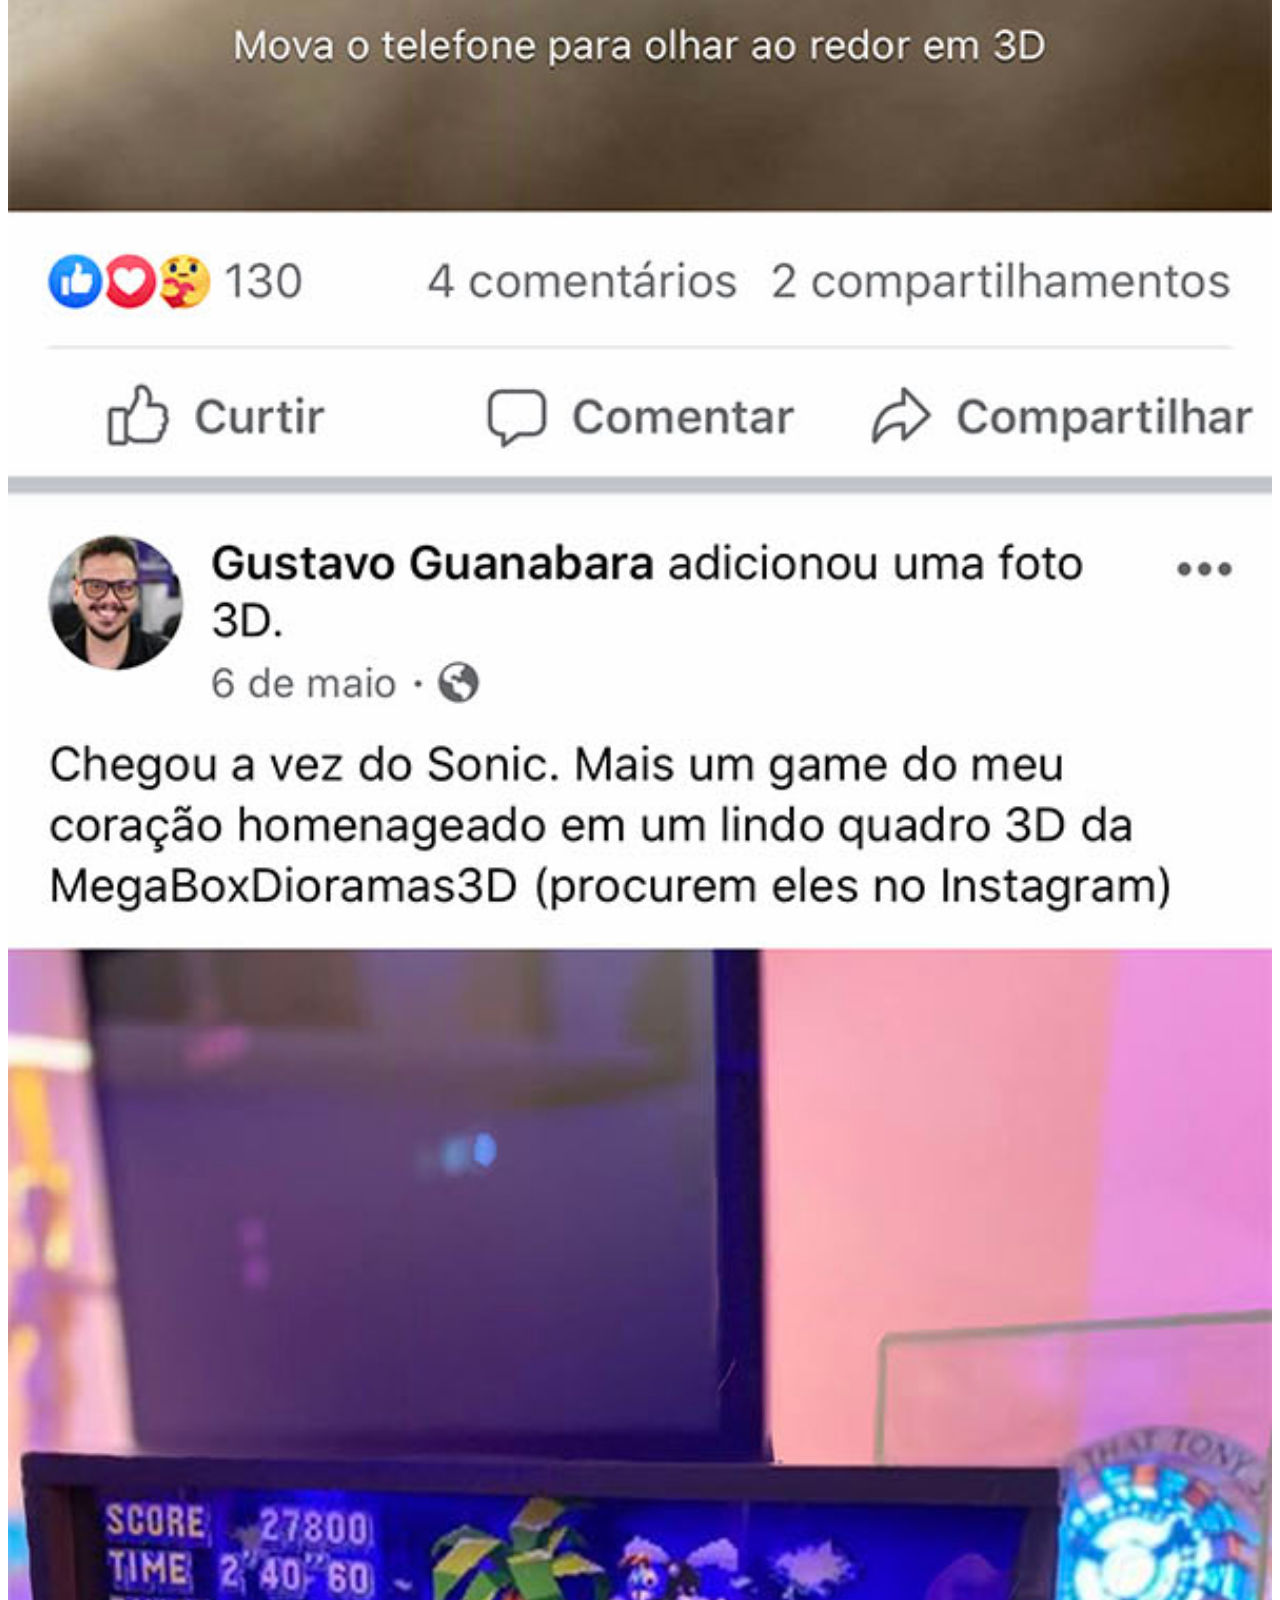
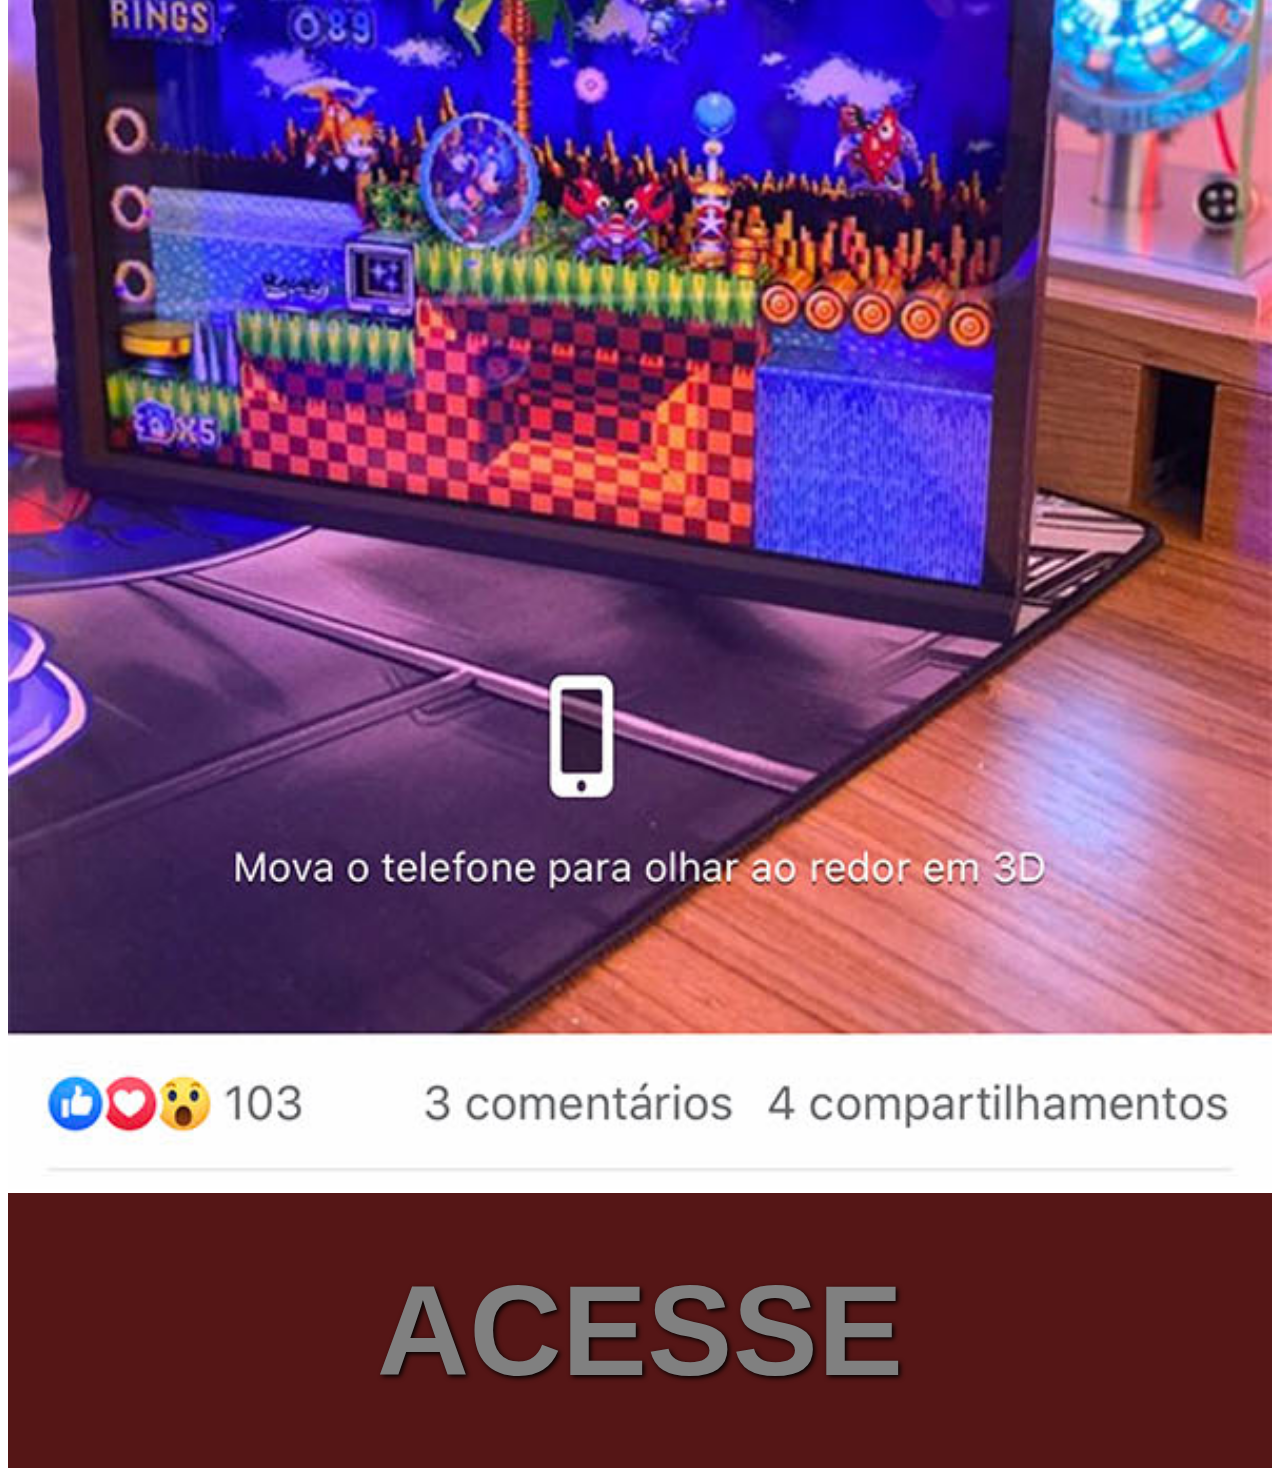
==== commit 80e4c1c7: "Reorganizei arquivos e diretórios" ====
--- a/telas/tela-facebook.html
+++ b/telas/tela-facebook.html
@@ -4,38 +4,7 @@
     <meta charset="UTF-8">
     <meta http-equiv="X-UA-Compatible" content="IE=edge">
     <meta name="viewport" content="width=device-width, initial-scale=1.0">
-    <style>
-        * {
-            margin: 0px;
-            padding: 0px;
-        }
-
-        ::-webkit-scrollbar {
-            display: none;
-        }
-
-        a {
-            display: block;
-            width: auto;
-            text-align: center;
-            font-family: Arial, Helvetica, sans-serif;
-            font-weight: bolder;
-            font-size: 10vw;
-            color: hsl(0, 0%, 50%);
-            background-color: hsl(0, 59%, 21%);
-            padding: 5vw;
-            text-shadow: 2px 2px 5px black;
-            text-decoration: none;
-        }
-
-        a:hover {
-            color: hsl(0, 0%, 100%);
-            background-color: hsl(0, 59%, 41%);
-
-        }
-
-
-    </style>
+    <link rel="stylesheet" href="../estilos/social.css">
     <title>Facebook</title>
 </head>
 <body>
--- a/estilos/social.css
+++ b/estilos/social.css
@@ -0,0 +1,30 @@
+@charset "UTF-8"
+
+* {
+    margin: 0px;
+    padding: 0px;
+}
+
+::-webkit-scrollbar {
+    display: none;
+}
+
+a {
+    display: block;
+    width: auto;
+    text-align: center;
+    font-family: Arial, Helvetica, sans-serif;
+    font-weight: bolder;
+    font-size: 10vw;
+    color: hsl(0, 0%, 50%);
+    background-color: hsl(0, 59%, 21%);
+    padding: 5vw;
+    text-shadow: 2px 2px 5px black;
+    text-decoration: none;
+}
+
+a:hover {
+    color: hsl(0, 0%, 100%);
+    background-color: hsl(0, 59%, 41%);
+
+}
